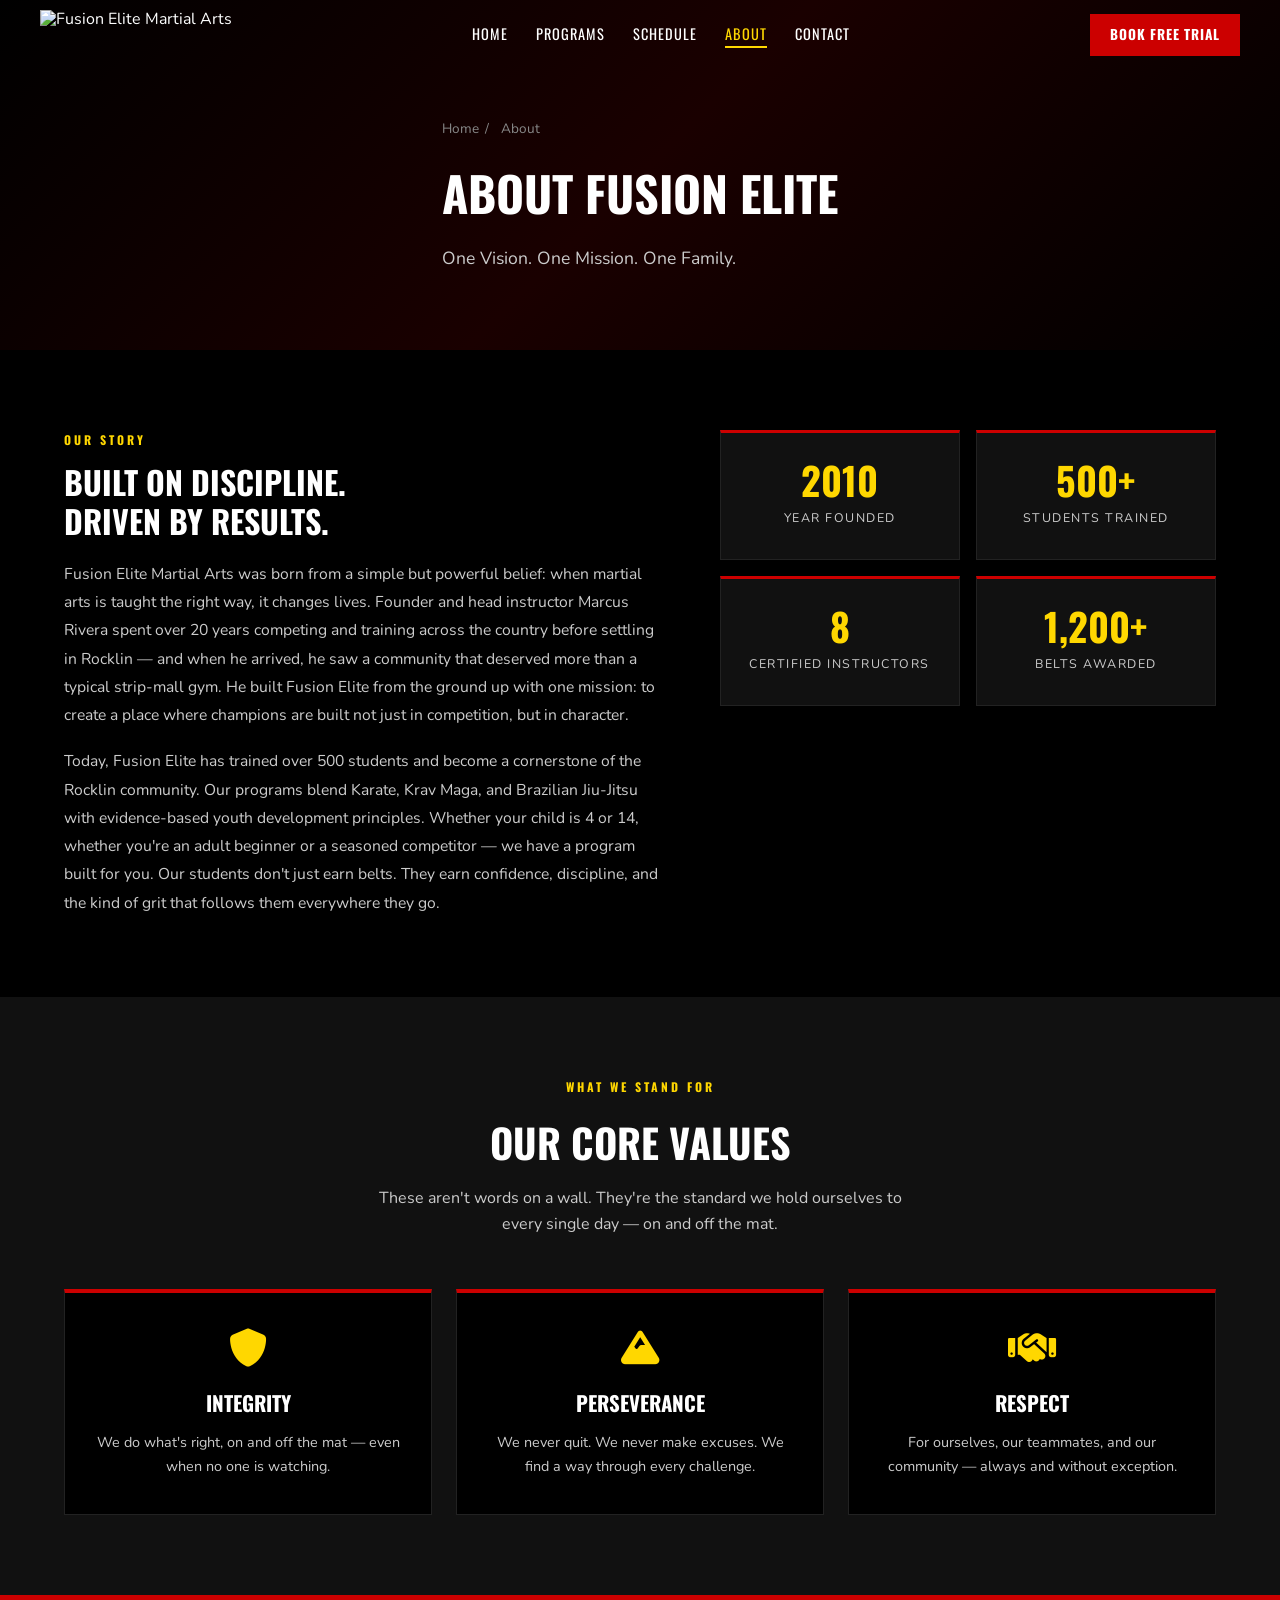
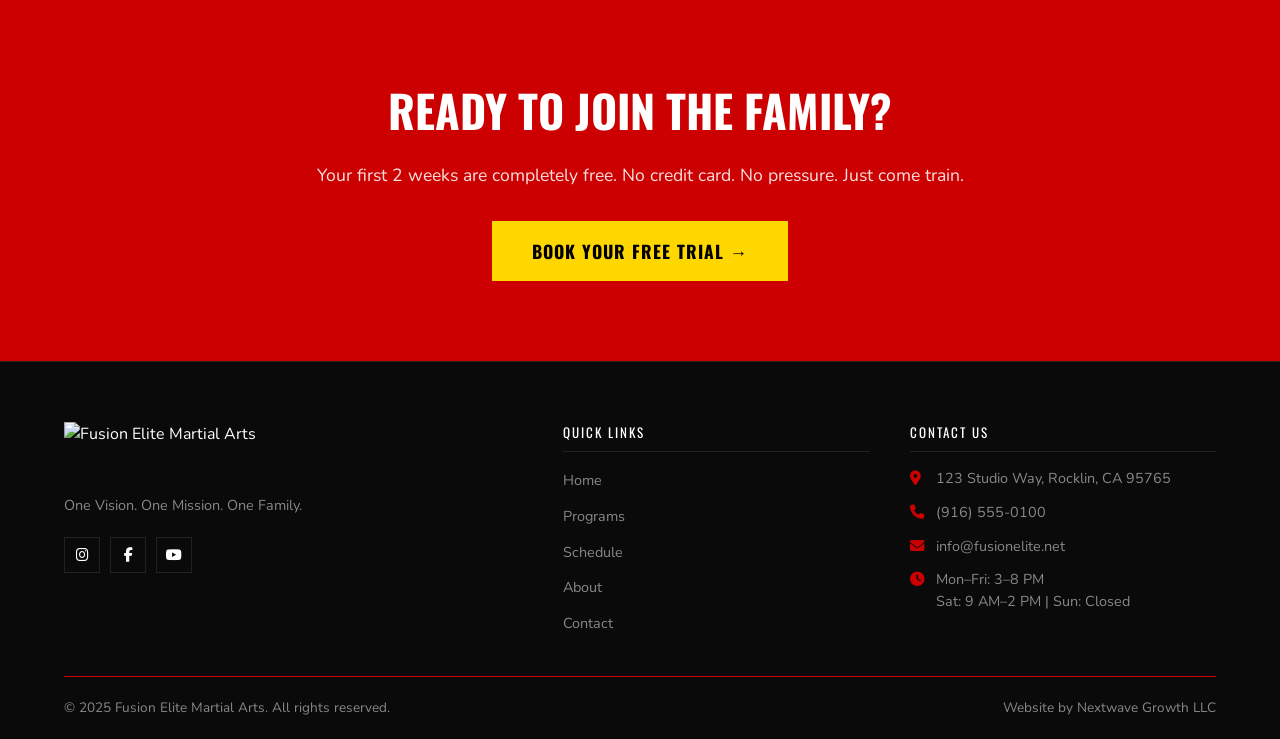
==== about.html @ d7e53453 "Initial commit: Fusion Elite website" ====
<!DOCTYPE html>
<html lang="en">
<head>
  <meta charset="UTF-8" />
  <meta name="viewport" content="width=device-width, initial-scale=1.0" />
  <title>About Us | Fusion Elite Martial Arts — Rocklin, CA</title>
  <meta name="description" content="Learn the story behind Fusion Elite Martial Arts in Rocklin, CA. Our mission, values, and the team behind the mats." />
  <link rel="preconnect" href="https://fonts.googleapis.com" />
  <link rel="preconnect" href="https://fonts.gstatic.com" crossorigin />
  <link href="https://fonts.googleapis.com/css2?family=Oswald:wght@400;600;700&family=Nunito:wght@400;500;600;700&display=swap" rel="stylesheet" />
  <link rel="stylesheet" href="https://cdnjs.cloudflare.com/ajax/libs/font-awesome/6.5.0/css/all.min.css" />
  <style>
    :root {
      --black: #000;
      --card: #111;
      --card2: #1a1a1a;
      --red: #CC0000;
      --red2: #FF1A1A;
      --yellow: #FFD700;
      --white: #fff;
      --muted: #CCC;
      --dim: #888;
      --border: #222;
      --fh: 'Oswald', sans-serif;
      --fb: 'Nunito', sans-serif;
    }
    *, *::before, *::after { box-sizing: border-box; margin: 0; padding: 0; }
    html { scroll-behavior: smooth; }
    body { background: var(--black); color: var(--white); font-family: var(--fb); line-height: 1.6; }
    a { text-decoration: none; color: inherit; }
    ul { list-style: none; }

    .container { max-width: 1200px; margin: 0 auto; padding: 0 24px; }
    .section-pad { padding: 80px 0; }

    .eyebrow {
      display: block; color: var(--yellow);
      font-family: var(--fh); font-size: 0.75rem; font-weight: 700;
      letter-spacing: 3px; text-transform: uppercase; margin-bottom: 14px;
    }

    .section-header { text-align: center; margin-bottom: 52px; }
    .section-header h2 {
      font-family: var(--fh); font-size: 2.5rem; font-weight: 700;
      text-transform: uppercase; color: var(--white); margin-bottom: 12px;
    }
    .section-header p { color: var(--muted); max-width: 560px; margin: 0 auto; }

    .animate { opacity: 0; transform: translateY(25px); transition: opacity 0.6s ease, transform 0.6s ease; }
    .animate.visible { opacity: 1; transform: translateY(0); }

    .btn-yellow {
      background: var(--yellow); color: #000;
      font-family: var(--fh); font-size: 1.1rem; font-weight: 700;
      letter-spacing: 1px; padding: 16px 40px;
      border: none; cursor: pointer;
      transition: all 0.3s; display: inline-block;
    }
    .btn-yellow:hover { background: #e6c200; box-shadow: 0 0 20px rgba(255,215,0,0.4); }

    /* ===== NAV ===== */
    #navbar { position: fixed; top: 0; left: 0; right: 0; z-index: 1000; transition: background 0.3s, box-shadow 0.3s; }
    .nav-container {
      display: flex; align-items: center; justify-content: space-between;
      padding: 0 40px; height: 70px; max-width: 1300px; margin: 0 auto;
    }
    .logo { display: flex; flex-direction: column; line-height: 1.15; }
    .logo-main { font-family: var(--fh); font-size: 1.35rem; font-weight: 700; color: var(--white); letter-spacing: 1px; }
    .logo-sub { font-family: var(--fh); font-size: 0.62rem; color: var(--red); letter-spacing: 2px; text-transform: uppercase; }
    .nav-links { display: flex; gap: 28px; align-items: center; }
    .nav-links a {
      font-family: var(--fh); font-size: 0.9rem; letter-spacing: 1px;
      color: var(--white); transition: color 0.2s; padding-bottom: 2px; text-transform: uppercase;
    }
    .nav-links a:hover { color: var(--red); }
    .nav-links a.active { color: var(--yellow); border-bottom: 2px solid var(--yellow); }
    .nav-btn {
      background: var(--red); color: var(--white);
      font-family: var(--fh); font-size: 0.85rem; font-weight: 700;
      letter-spacing: 1px; padding: 10px 20px; transition: all 0.3s; text-transform: uppercase;
    }
    .nav-btn:hover { background: var(--red2); box-shadow: 0 0 15px rgba(204,0,0,0.4); }
    .hamburger { display: none; background: none; border: none; color: var(--white); font-size: 1.5rem; cursor: pointer; }
    .mobile-menu {
      display: none; flex-direction: column;
      background: #0A0A0A; padding: 16px 40px; border-top: 1px solid var(--border);
    }
    .mobile-menu.open { display: flex; }
    .mobile-menu a {
      color: var(--white); font-family: var(--fh); font-size: 1rem;
      padding: 12px 0; border-bottom: 1px solid var(--border);
      text-transform: uppercase; letter-spacing: 1px;
    }
    .mobile-menu a:last-child { border-bottom: none; }
    .mobile-menu .mobile-cta { color: var(--red); font-weight: 700; }

    /* ===== PAGE HERO ===== */
    .page-hero {
      min-height: 350px;
      background: linear-gradient(135deg, #000 0%, #1a0000 50%, #000 100%);
      display: flex; align-items: center;
      padding: 100px 0 60px;
    }
    .page-hero h1 {
      font-family: var(--fh); font-size: 3rem; font-weight: 700;
      text-transform: uppercase; color: var(--white); margin-bottom: 12px;
    }
    .page-hero p { color: var(--muted); font-size: 1.1rem; }
    .breadcrumb { font-size: 0.85rem; color: var(--dim); margin-bottom: 16px; }
    .breadcrumb a { color: var(--dim); transition: color 0.2s; }
    .breadcrumb a:hover { color: var(--red); }
    .breadcrumb span { margin: 0 6px; }

    /* ===== OUR STORY ===== */
    .story-section { background: var(--black); }
    .story-grid { display: grid; grid-template-columns: 1.2fr 1fr; gap: 60px; align-items: start; }
    .story-text h2 {
      font-family: var(--fh); font-size: 2rem; font-weight: 700;
      text-transform: uppercase; color: var(--white); margin-bottom: 20px; line-height: 1.2;
    }
    .story-text p { color: var(--muted); font-size: 0.98rem; line-height: 1.8; margin-bottom: 18px; }
    .story-text p:last-child { margin-bottom: 0; }
    .stats-cards { display: grid; grid-template-columns: repeat(2, 1fr); gap: 16px; }
    .stat-card {
      background: var(--card); border: 1px solid var(--border);
      border-top: 3px solid var(--red); padding: 28px 16px; text-align: center;
    }
    .stat-card-number { font-family: var(--fh); font-size: 2.4rem; font-weight: 700; color: var(--yellow); display: block; margin-bottom: 6px; line-height: 1; }
    .stat-card-label { color: var(--muted); font-size: 0.78rem; text-transform: uppercase; letter-spacing: 1.5px; }

    /* ===== CORE VALUES ===== */
    .values-section { background: var(--card); }
    .values-grid { display: grid; grid-template-columns: repeat(3, 1fr); gap: 24px; }
    .value-card {
      background: var(--black); border: 1px solid var(--border);
      border-top: 4px solid var(--red); padding: 36px 28px; text-align: center;
    }
    .value-icon { font-size: 2.4rem; color: var(--yellow); margin-bottom: 18px; display: block; }
    .value-name { font-family: var(--fh); font-size: 1.3rem; font-weight: 700; text-transform: uppercase; color: var(--white); margin-bottom: 12px; }
    .value-desc { color: var(--muted); font-size: 0.9rem; line-height: 1.65; }

    /* ===== TRIAL BANNER ===== */
    .trial-banner { background: var(--red); padding: 80px 0; text-align: center; }
    .trial-banner h2 { font-family: var(--fh); font-size: 2.8rem; font-weight: 700; text-transform: uppercase; color: var(--white); margin-bottom: 14px; }
    .trial-banner p { color: rgba(255,255,255,0.88); font-size: 1.1rem; margin-bottom: 32px; }

    /* ===== FOOTER ===== */
    .footer { background: #0A0A0A; padding: 60px 0 0; border-top: 1px solid var(--border); }
    .footer-grid { display: grid; grid-template-columns: 1.5fr 1fr 1fr; gap: 40px; margin-bottom: 40px; }
    .footer-logo-main { font-family: var(--fh); font-size: 1.5rem; font-weight: 700; color: var(--white); }
    .footer-logo-sub { font-family: var(--fh); font-size: 0.62rem; color: var(--red); letter-spacing: 2px; display: block; margin-bottom: 12px; }
    .footer-tagline { color: var(--dim); font-size: 0.9rem; margin-bottom: 20px; }
    .social-icons { display: flex; gap: 10px; }
    .social-icon {
      width: 36px; height: 36px; border: 1px solid var(--border);
      display: flex; align-items: center; justify-content: center;
      color: var(--white); transition: all 0.3s; font-size: 0.9rem;
    }
    .social-icon:hover { border-color: var(--red); color: var(--red); }
    .footer-col-title {
      font-family: var(--fh); font-size: 0.82rem; letter-spacing: 2px;
      color: var(--white); text-transform: uppercase;
      margin-bottom: 16px; padding-bottom: 8px; border-bottom: 1px solid var(--border);
    }
    .footer-links { display: flex; flex-direction: column; gap: 10px; }
    .footer-links a { color: var(--dim); font-size: 0.9rem; transition: color 0.2s; }
    .footer-links a:hover { color: var(--red); }
    .footer-contact-list { display: flex; flex-direction: column; gap: 12px; }
    .footer-ci { display: flex; align-items: flex-start; gap: 10px; color: var(--dim); font-size: 0.9rem; line-height: 1.5; }
    .footer-ci i { color: var(--red); width: 16px; margin-top: 3px; flex-shrink: 0; }
    .footer-bottom {
      border-top: 1px solid var(--red); padding: 20px 0;
      display: flex; justify-content: space-between; align-items: center;
    }
    .footer-bottom p, .footer-bottom span { color: var(--dim); font-size: 0.85rem; }

    /* ===== RESPONSIVE ===== */
    @media (max-width: 900px) {
      .story-grid { grid-template-columns: 1fr; gap: 40px; }
      .values-grid { grid-template-columns: 1fr; }
    }
    @media (max-width: 768px) {
      .nav-links, .nav-btn { display: none; }
      .hamburger { display: block; }
      .nav-container { padding: 0 20px; }
      .page-hero h1 { font-size: 2.2rem; }
      .footer-grid { grid-template-columns: 1fr; }
      .footer-bottom { flex-direction: column; gap: 8px; text-align: center; }
      .trial-banner h2 { font-size: 2rem; }
      .section-header h2 { font-size: 2rem; }
    }
  </style>
</head>
<body>

  <!-- NAV -->
  <nav id="navbar">
    <div class="nav-container">
      <a href="index.html" class="logo">
        <img
          src="https://cdn.prod.website-files.com/69775562bf92e286538c5b4b/69788aa435c186a1b6034cc7_fusion-eliste-logo.avif"
          alt="Fusion Elite Martial Arts"
          style="height: 50px; width: auto; object-fit: contain;"
        />
      </a>
      <ul class="nav-links">
        <li><a href="index.html">Home</a></li>
        <li><a href="programs.html">Programs</a></li>
        <li><a href="schedule.html">Schedule</a></li>
        <li><a href="about.html">About</a></li>
        <li><a href="contact.html">Contact</a></li>
      </ul>
      <a href="contact.html" class="nav-btn">BOOK FREE TRIAL</a>
      <button class="hamburger" id="hamburger">&#9776;</button>
    </div>
    <div class="mobile-menu" id="mobileMenu">
      <a href="index.html">Home</a>
      <a href="programs.html">Programs</a>
      <a href="schedule.html">Schedule</a>
      <a href="about.html">About</a>
      <a href="contact.html">Contact</a>
      <a href="contact.html" class="mobile-cta">BOOK FREE TRIAL</a>
    </div>
  </nav>

  <!-- PAGE HERO -->
  <section class="page-hero">
    <div class="container">
      <nav class="breadcrumb" aria-label="Breadcrumb">
        <a href="index.html">Home</a><span>/</span><span>About</span>
      </nav>
      <h1 class="animate">ABOUT FUSION ELITE</h1>
      <p class="animate">One Vision. One Mission. One Family.</p>
    </div>
  </section>

  <!-- OUR STORY -->
  <section class="story-section section-pad">
    <div class="container">
      <div class="story-grid">
        <div class="story-text animate">
          <span class="eyebrow">OUR STORY</span>
          <h2>Built on Discipline.<br>Driven by Results.</h2>
          <p>Fusion Elite Martial Arts was born from a simple but powerful belief: when martial arts is taught the right way, it changes lives. Founder and head instructor Marcus Rivera spent over 20 years competing and training across the country before settling in Rocklin — and when he arrived, he saw a community that deserved more than a typical strip-mall gym. He built Fusion Elite from the ground up with one mission: to create a place where champions are built not just in competition, but in character.</p>
          <p>Today, Fusion Elite has trained over 500 students and become a cornerstone of the Rocklin community. Our programs blend Karate, Krav Maga, and Brazilian Jiu-Jitsu with evidence-based youth development principles. Whether your child is 4 or 14, whether you're an adult beginner or a seasoned competitor — we have a program built for you. Our students don't just earn belts. They earn confidence, discipline, and the kind of grit that follows them everywhere they go.</p>
        </div>
        <div class="animate">
          <div class="stats-cards">
            <div class="stat-card">
              <span class="stat-card-number">2010</span>
              <span class="stat-card-label">Year Founded</span>
            </div>
            <div class="stat-card">
              <span class="stat-card-number">500+</span>
              <span class="stat-card-label">Students Trained</span>
            </div>
            <div class="stat-card">
              <span class="stat-card-number">8</span>
              <span class="stat-card-label">Certified Instructors</span>
            </div>
            <div class="stat-card">
              <span class="stat-card-number">1,200+</span>
              <span class="stat-card-label">Belts Awarded</span>
            </div>
          </div>
        </div>
      </div>
    </div>
  </section>

  <!-- CORE VALUES -->
  <section class="values-section section-pad">
    <div class="container">
      <div class="section-header animate">
        <span class="eyebrow">WHAT WE STAND FOR</span>
        <h2>Our Core Values</h2>
        <p>These aren't words on a wall. They're the standard we hold ourselves to every single day — on and off the mat.</p>
      </div>
      <div class="values-grid">
        <div class="value-card animate">
          <i class="fa-solid fa-shield value-icon"></i>
          <div class="value-name">Integrity</div>
          <p class="value-desc">We do what's right, on and off the mat — even when no one is watching.</p>
        </div>
        <div class="value-card animate">
          <i class="fa-solid fa-mountain value-icon"></i>
          <div class="value-name">Perseverance</div>
          <p class="value-desc">We never quit. We never make excuses. We find a way through every challenge.</p>
        </div>
        <div class="value-card animate">
          <i class="fa-solid fa-handshake value-icon"></i>
          <div class="value-name">Respect</div>
          <p class="value-desc">For ourselves, our teammates, and our community — always and without exception.</p>
        </div>
      </div>
    </div>
  </section>

  <!-- TRIAL BANNER -->
  <section class="trial-banner">
    <div class="container">
      <h2 class="animate">READY TO JOIN THE FAMILY?</h2>
      <p class="animate">Your first 2 weeks are completely free. No credit card. No pressure. Just come train.</p>
      <a href="contact.html" class="btn-yellow animate">BOOK YOUR FREE TRIAL &rarr;</a>
    </div>
  </section>

  <!-- FOOTER -->
  <footer class="footer">
    <div class="container">
      <div class="footer-grid">
        <div>
          <a href="index.html">
            <img
              src="https://cdn.prod.website-files.com/69775562bf92e286538c5b4b/69788aa435c186a1b6034cc7_fusion-eliste-logo.avif"
              alt="Fusion Elite Martial Arts"
              style="height: 60px; width: auto; object-fit: contain; margin-bottom: 12px; display: block;"
            />
          </a>
          <p class="footer-tagline">One Vision. One Mission. One Family.</p>
          <div class="social-icons">
            <a href="#" class="social-icon" aria-label="Instagram"><i class="fa-brands fa-instagram"></i></a>
            <a href="#" class="social-icon" aria-label="Facebook"><i class="fa-brands fa-facebook-f"></i></a>
            <a href="#" class="social-icon" aria-label="YouTube"><i class="fa-brands fa-youtube"></i></a>
          </div>
        </div>
        <div>
          <div class="footer-col-title">Quick Links</div>
          <ul class="footer-links">
            <li><a href="index.html">Home</a></li>
            <li><a href="programs.html">Programs</a></li>
            <li><a href="schedule.html">Schedule</a></li>
            <li><a href="about.html">About</a></li>
            <li><a href="contact.html">Contact</a></li>
          </ul>
        </div>
        <div>
          <div class="footer-col-title">Contact Us</div>
          <div class="footer-contact-list">
            <div class="footer-ci"><i class="fa-solid fa-location-dot"></i><span>123 Studio Way, Rocklin, CA 95765</span></div>
            <div class="footer-ci"><i class="fa-solid fa-phone"></i><span>(916) 555-0100</span></div>
            <div class="footer-ci"><i class="fa-solid fa-envelope"></i><span>info@fusionelite.net</span></div>
            <div class="footer-ci"><i class="fa-solid fa-clock"></i><span>Mon–Fri: 3–8 PM<br>Sat: 9 AM–2 PM | Sun: Closed</span></div>
          </div>
        </div>
      </div>
      <div class="footer-bottom">
        <p>&copy; 2025 Fusion Elite Martial Arts. All rights reserved.</p>
        <span>Website by Nextwave Growth LLC</span>
      </div>
    </div>
  </footer>

  <script>
    window.addEventListener('scroll', () => {
      const nav = document.getElementById('navbar');
      if (window.scrollY > 80) {
        nav.style.background = '#0A0A0A';
        nav.style.boxShadow = '0 2px 20px rgba(0,0,0,0.8)';
      } else {
        nav.style.background = 'transparent';
        nav.style.boxShadow = 'none';
      }
    });

    document.getElementById('hamburger').addEventListener('click', () => {
      document.getElementById('mobileMenu').classList.toggle('open');
    });

    const links = document.querySelectorAll('.nav-links a');
    links.forEach(link => {
      if (link.href === window.location.href) {
        link.style.color = '#FFD700';
        link.style.borderBottom = '2px solid #FFD700';
      }
    });

    const observer = new IntersectionObserver((entries) => {
      entries.forEach(e => {
        if (e.isIntersecting) e.target.classList.add('visible');
      });
    }, { threshold: 0.1 });
    document.querySelectorAll('.animate').forEach(el => observer.observe(el));
  </script>
</body>
</html>
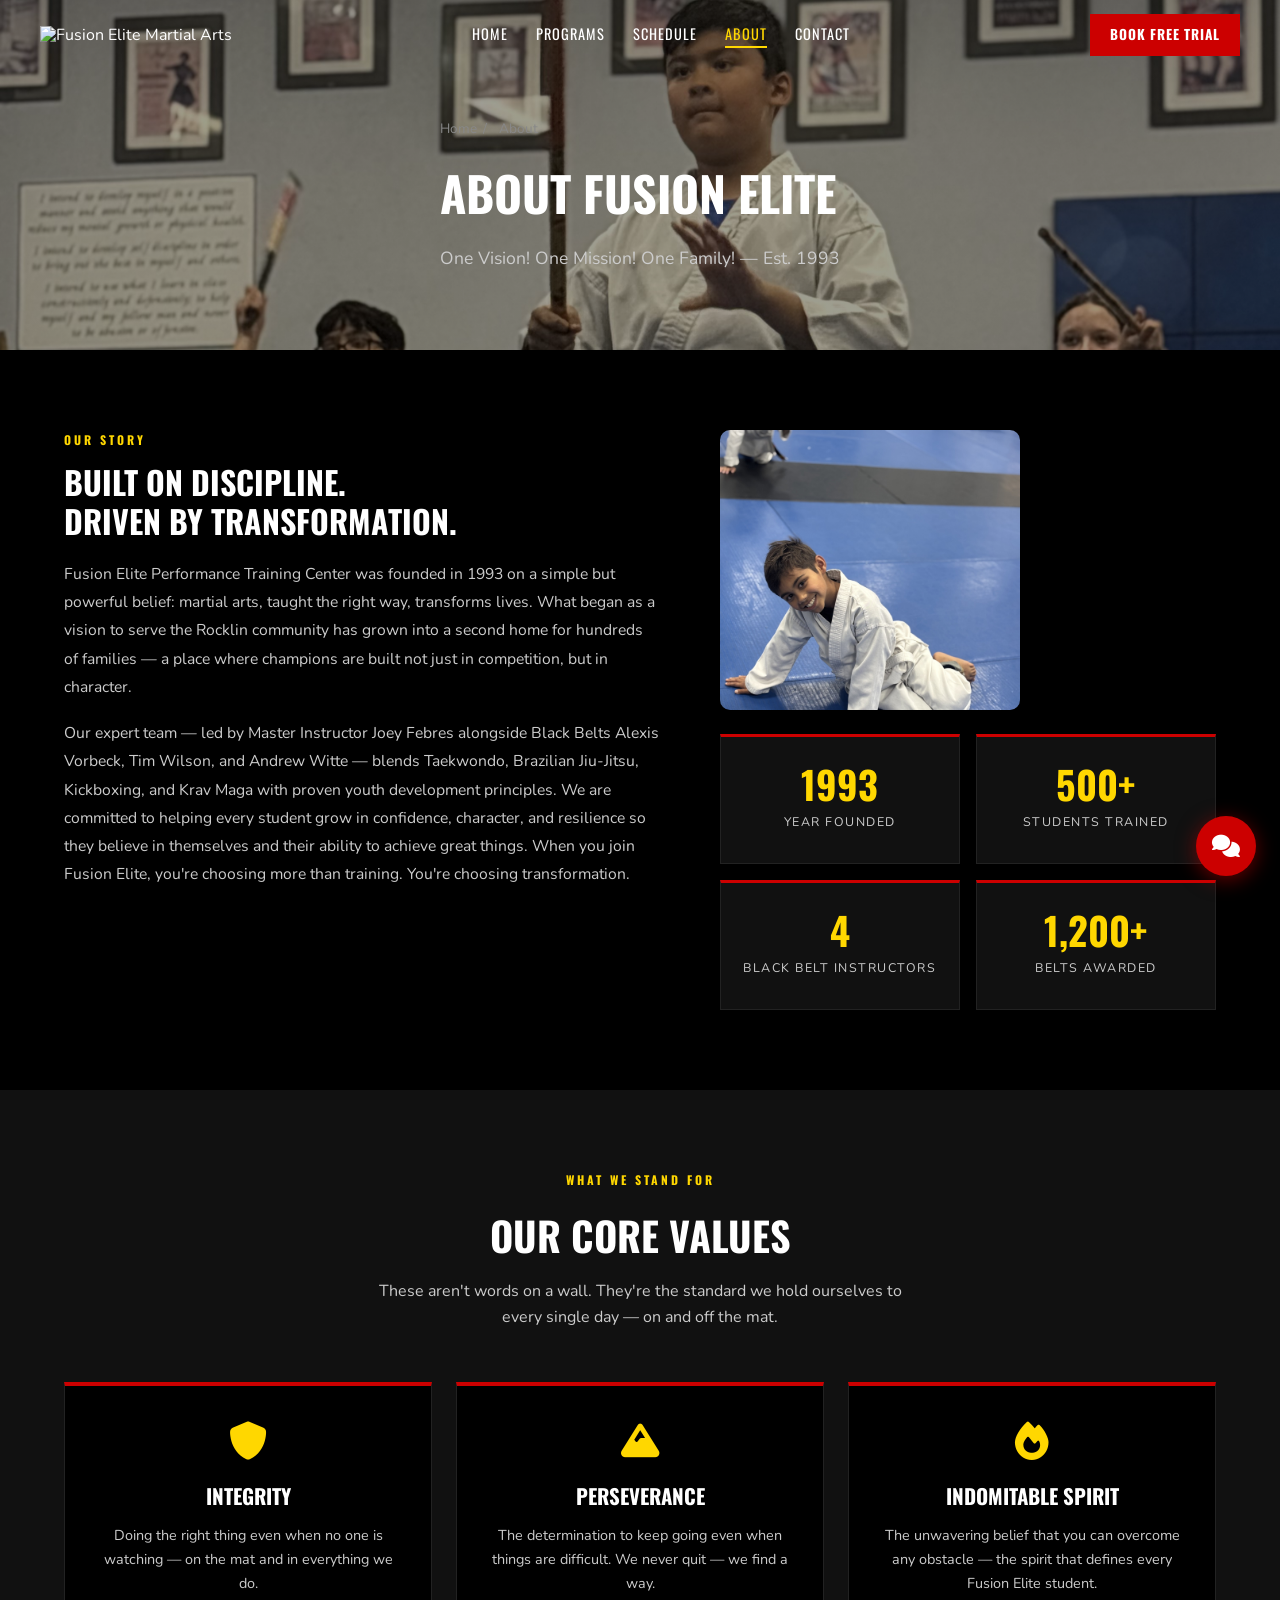
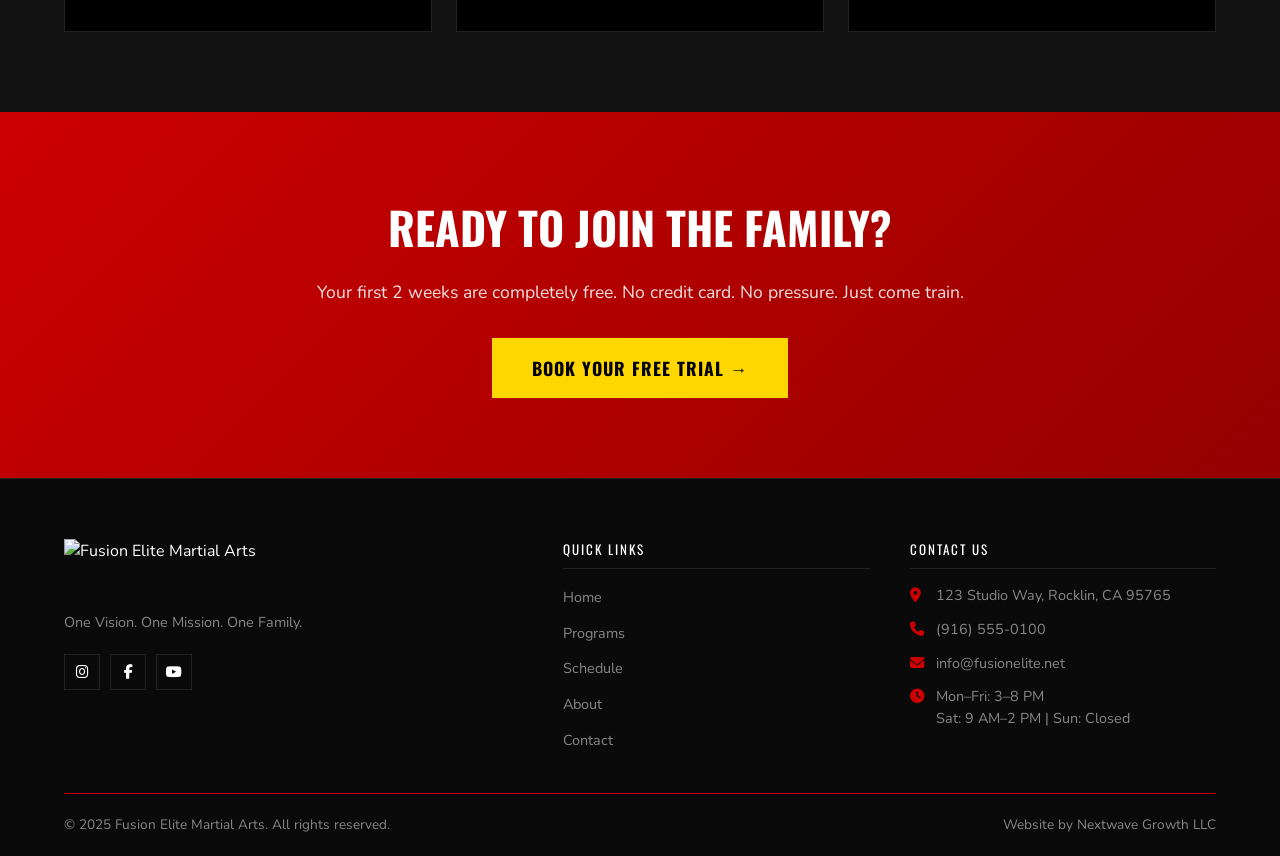
==== commit 639887f7: "Updated Fusion Elite demo site" ====
--- a/about.html
+++ b/about.html
@@ -4,7 +4,7 @@
   <meta charset="UTF-8" />
   <meta name="viewport" content="width=device-width, initial-scale=1.0" />
   <title>About Us | Fusion Elite Martial Arts — Rocklin, CA</title>
-  <meta name="description" content="Learn the story behind Fusion Elite Martial Arts in Rocklin, CA. Our mission, values, and the team behind the mats." />
+  <meta name="description" content="Founded in 1993, Fusion Elite Performance Training Center is Rocklin's trusted martial arts academy. Meet our Black Belt instructor team and learn about our mission to transform lives." />
   <link rel="preconnect" href="https://fonts.googleapis.com" />
   <link rel="preconnect" href="https://fonts.gstatic.com" crossorigin />
   <link href="https://fonts.googleapis.com/css2?family=Oswald:wght@400;600;700&family=Nunito:wght@400;500;600;700&display=swap" rel="stylesheet" />
@@ -97,7 +97,7 @@
     /* ===== PAGE HERO ===== */
     .page-hero {
       min-height: 350px;
-      background: linear-gradient(135deg, #000 0%, #1a0000 50%, #000 100%);
+      background: linear-gradient(rgba(0,0,0,0.38), rgba(0,0,0,0.38)), url("[data-uri]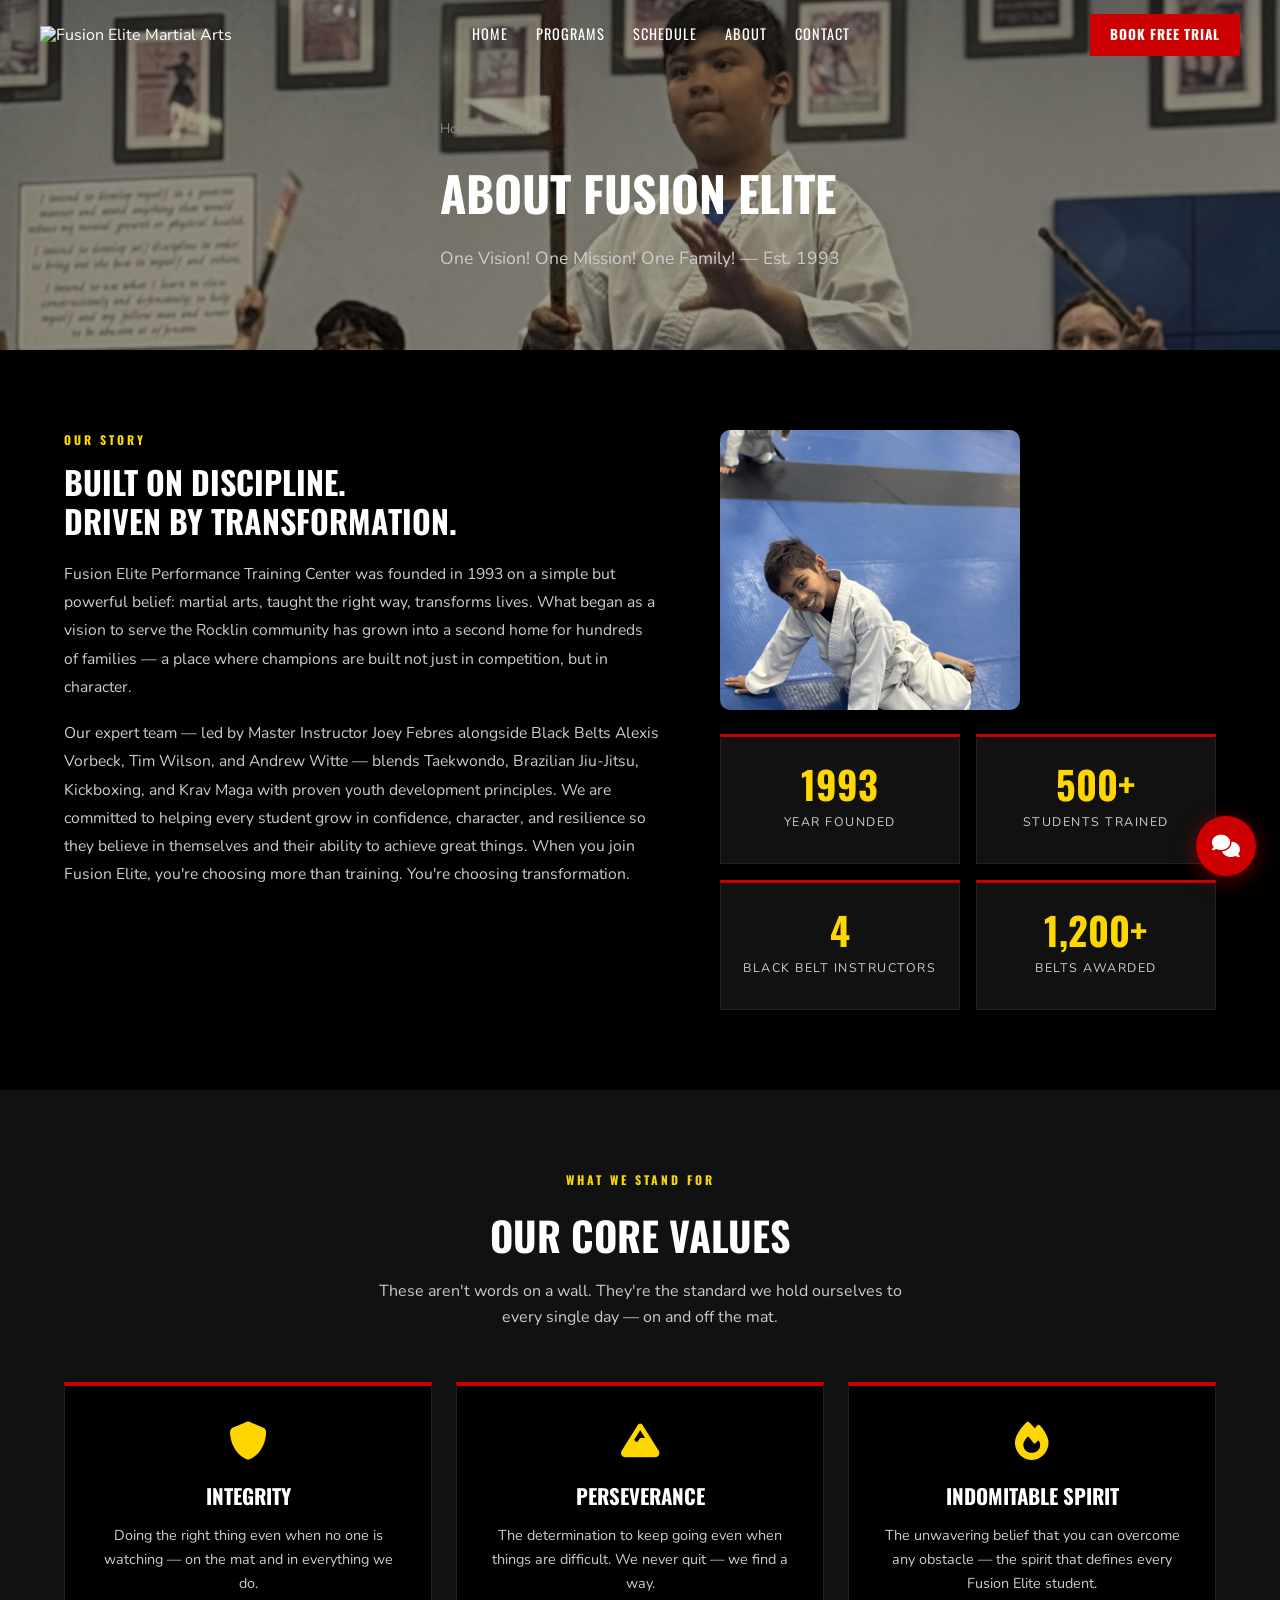
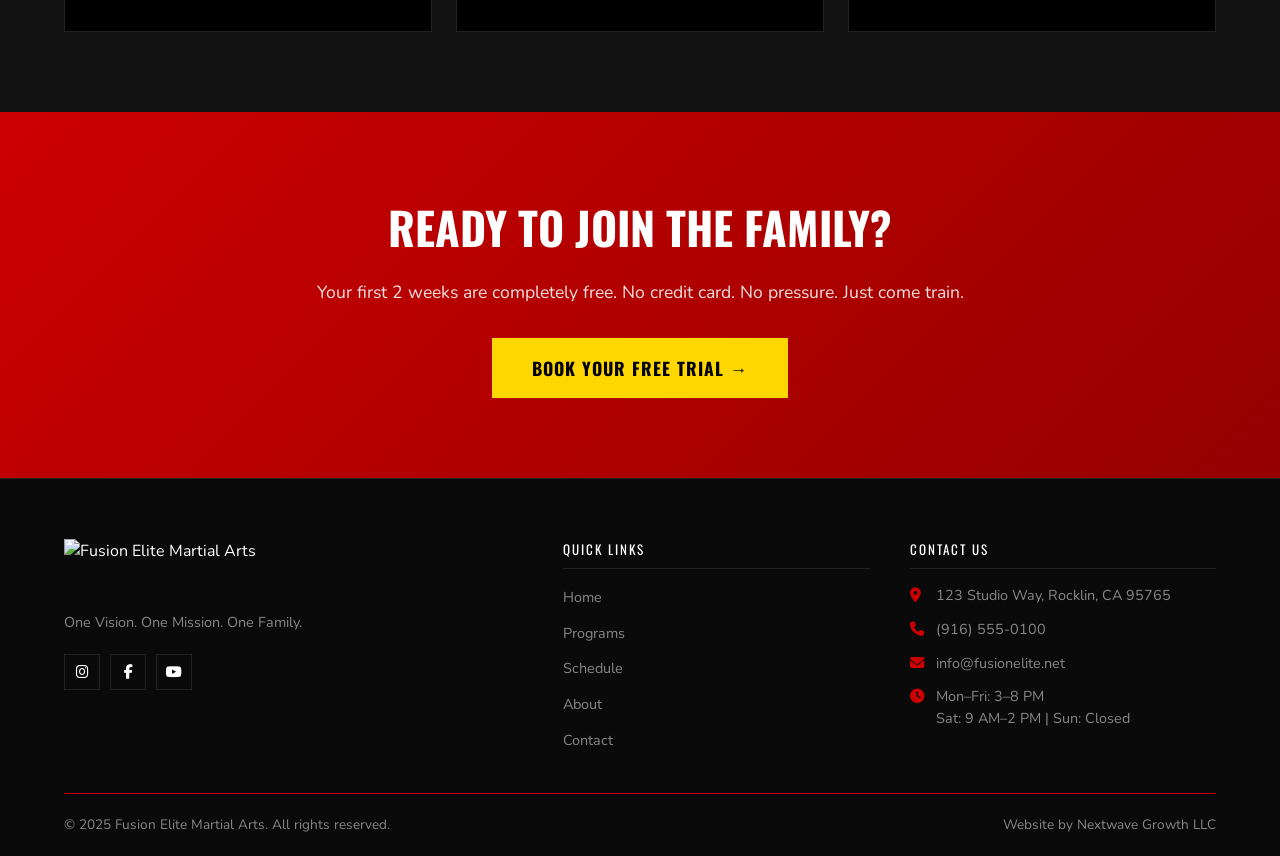
==== commit 1dfdcf18: "Chatbot: respond with bullet points, concise answers" ====
--- a/about.html
+++ b/about.html
@@ -582,7 +582,7 @@
 
     // ===== CHATBOT =====
     const API_KEY = 'REDACTED';
-    const SYSTEM_PROMPT = 'You are the Fusion Elite Martial Arts assistant in Rocklin, CA. You help parents and students learn about programs (BJJ, Traditional Martial Arts, After School, Summer Camps, Homeschool Academy, Music Lessons), pricing, scheduling, and booking free trials. Keep answers short, friendly, and always encourage booking a free trial at the end. If you don\'t know something specific, direct them to call (916) 555-0100 or email info@fusionelite.net.';
+    const SYSTEM_PROMPT = 'You are the Fusion Elite Martial Arts assistant in Rocklin, CA. You help parents and students learn about programs (BJJ, Traditional Martial Arts, After School, Summer Camps, Homeschool Academy, Music Lessons), pricing, scheduling, and booking free trials. Keep answers short, friendly, and always encourage booking a free trial at the end. If you don\ Always reply using short bullet points (• or -). Keep each bullet to one line. Max 5 bullets per response. Never write long paragraphs.'t know something specific, direct them to call (916) 555-0100 or email info@fusionelite.net.';
     let chatHistory = [];
     let chatIsOpen = false;
     const $toggle = document.getElementById('chatToggle');
@@ -629,7 +629,7 @@
             'anthropic-dangerous-client-side-api-key-exposure': 'true'
           },
           body: JSON.stringify({
-            model: 'claude-sonnet-4-20250514',
+            model: 'claude-haiku-4-5-20251001',
             max_tokens: 1024,
             system: SYSTEM_PROMPT,
             messages: chatHistory
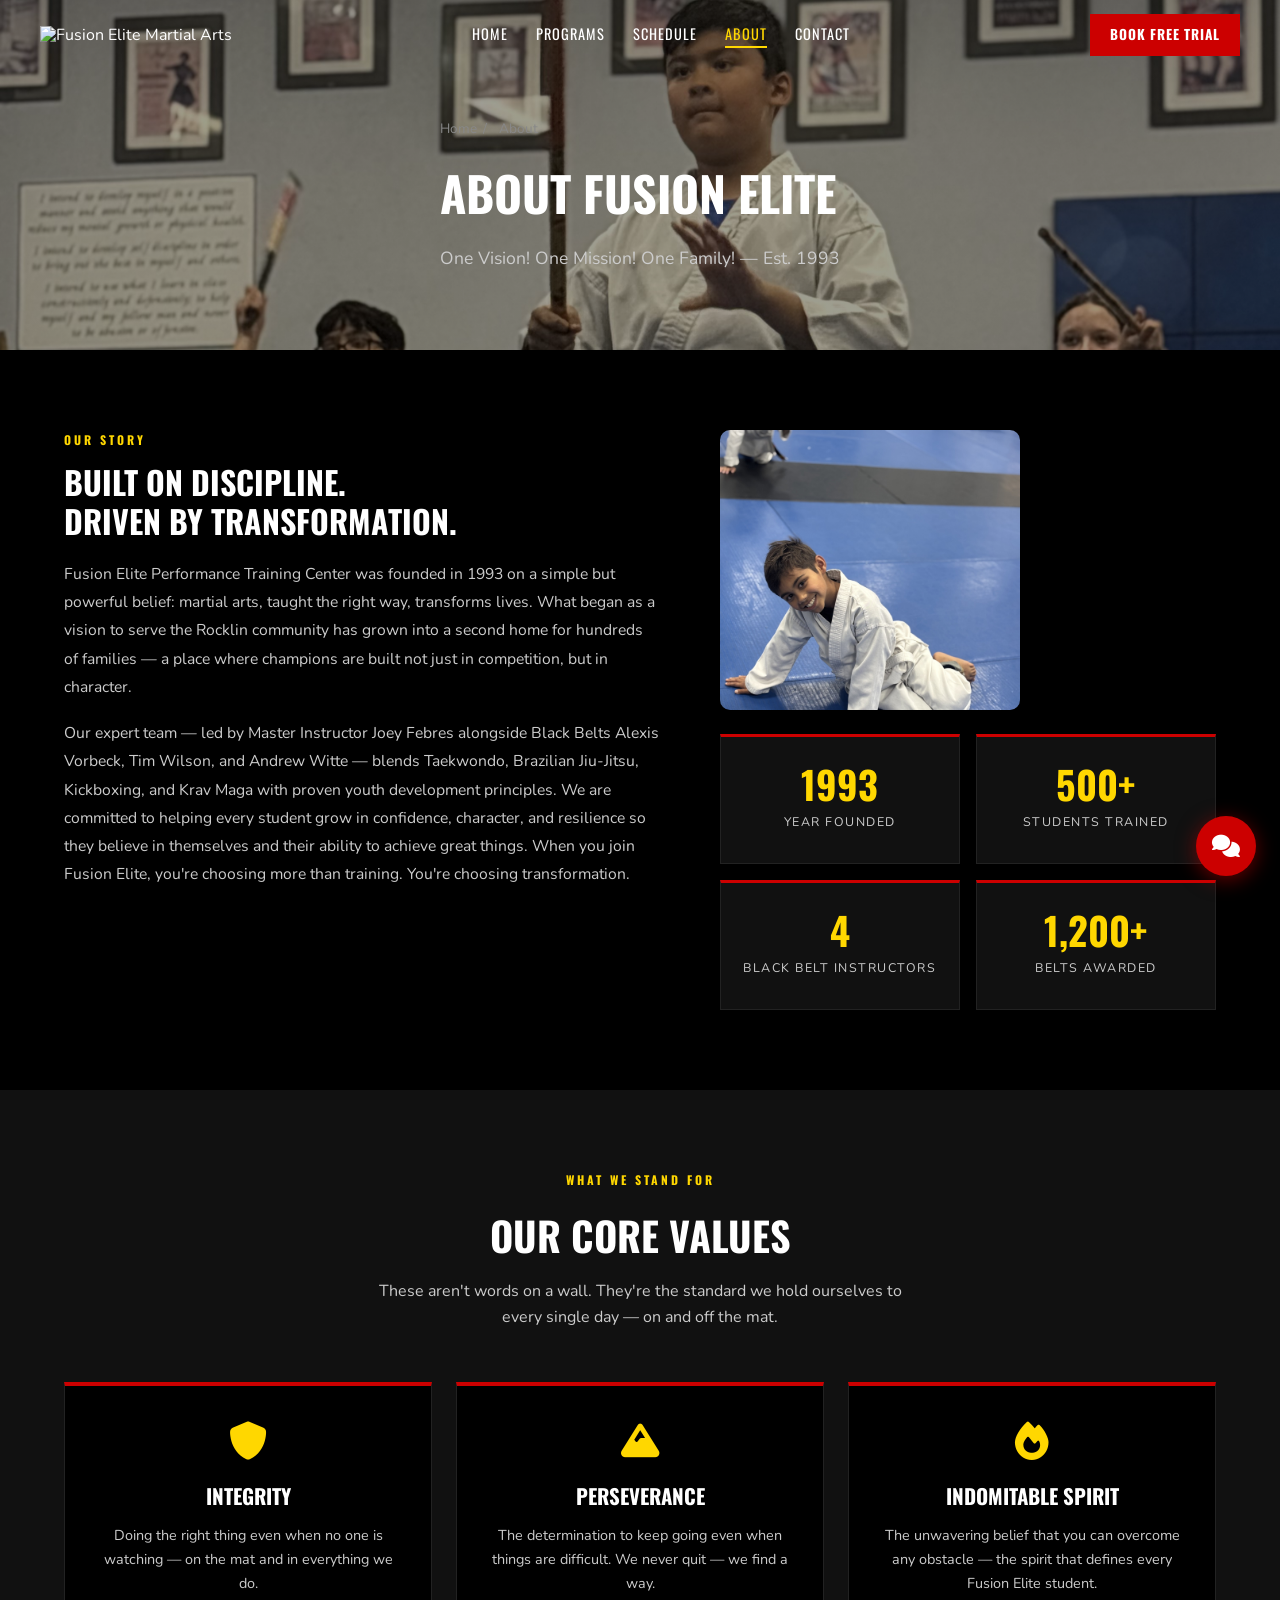
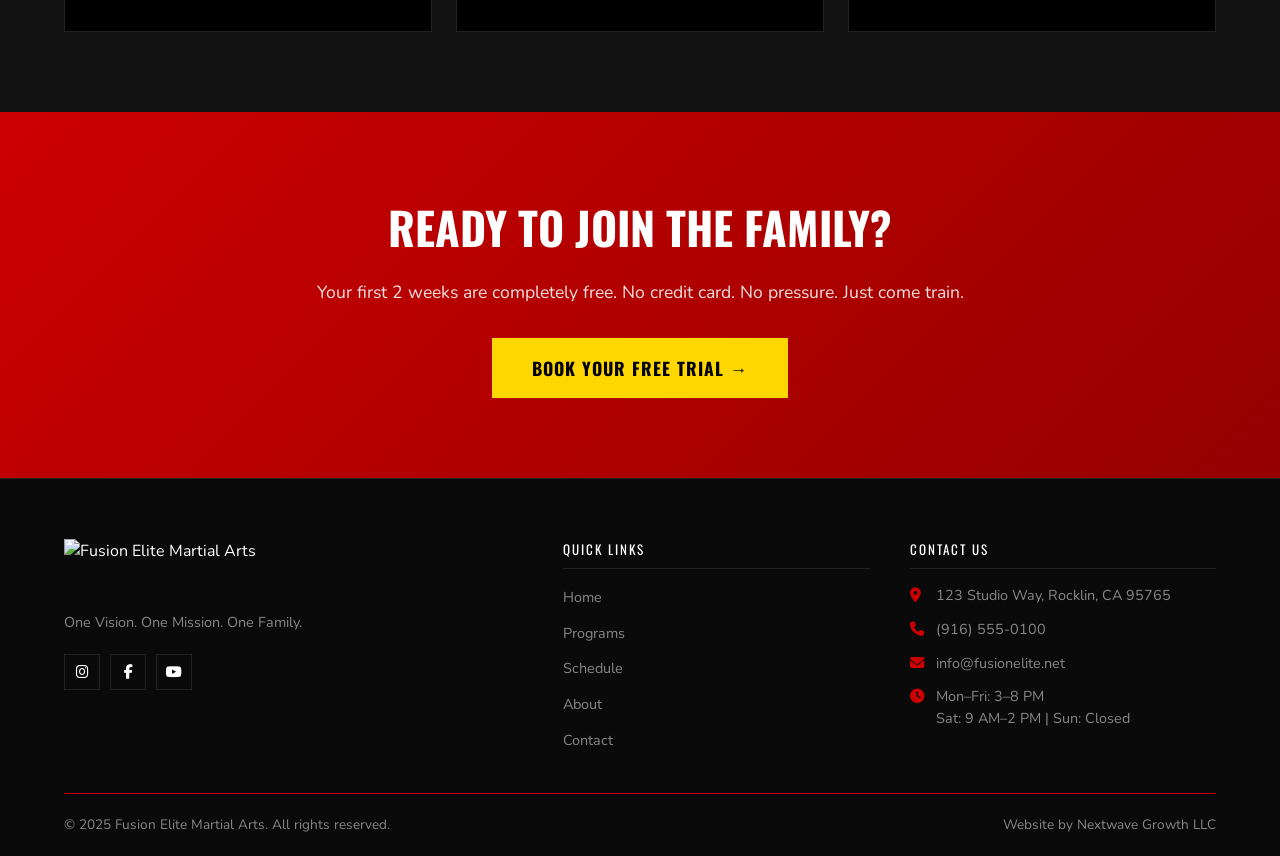
==== commit a9c93306: "Revert "Chatbot: respond with bullet points, concise answers" This reverts commit 1dfdcf18f697699e63" ====
--- a/about.html
+++ b/about.html
@@ -582,7 +582,7 @@
 
     // ===== CHATBOT =====
     const API_KEY = 'REDACTED';
-    const SYSTEM_PROMPT = 'You are the Fusion Elite Martial Arts assistant in Rocklin, CA. You help parents and students learn about programs (BJJ, Traditional Martial Arts, After School, Summer Camps, Homeschool Academy, Music Lessons), pricing, scheduling, and booking free trials. Keep answers short, friendly, and always encourage booking a free trial at the end. If you don\ Always reply using short bullet points (• or -). Keep each bullet to one line. Max 5 bullets per response. Never write long paragraphs.'t know something specific, direct them to call (916) 555-0100 or email info@fusionelite.net.';
+    const SYSTEM_PROMPT = 'You are the Fusion Elite Martial Arts assistant in Rocklin, CA. You help parents and students learn about programs (BJJ, Traditional Martial Arts, After School, Summer Camps, Homeschool Academy, Music Lessons), pricing, scheduling, and booking free trials. Keep answers short, friendly, and always encourage booking a free trial at the end. If you don\'t know something specific, direct them to call (916) 555-0100 or email info@fusionelite.net.';
     let chatHistory = [];
     let chatIsOpen = false;
     const $toggle = document.getElementById('chatToggle');
